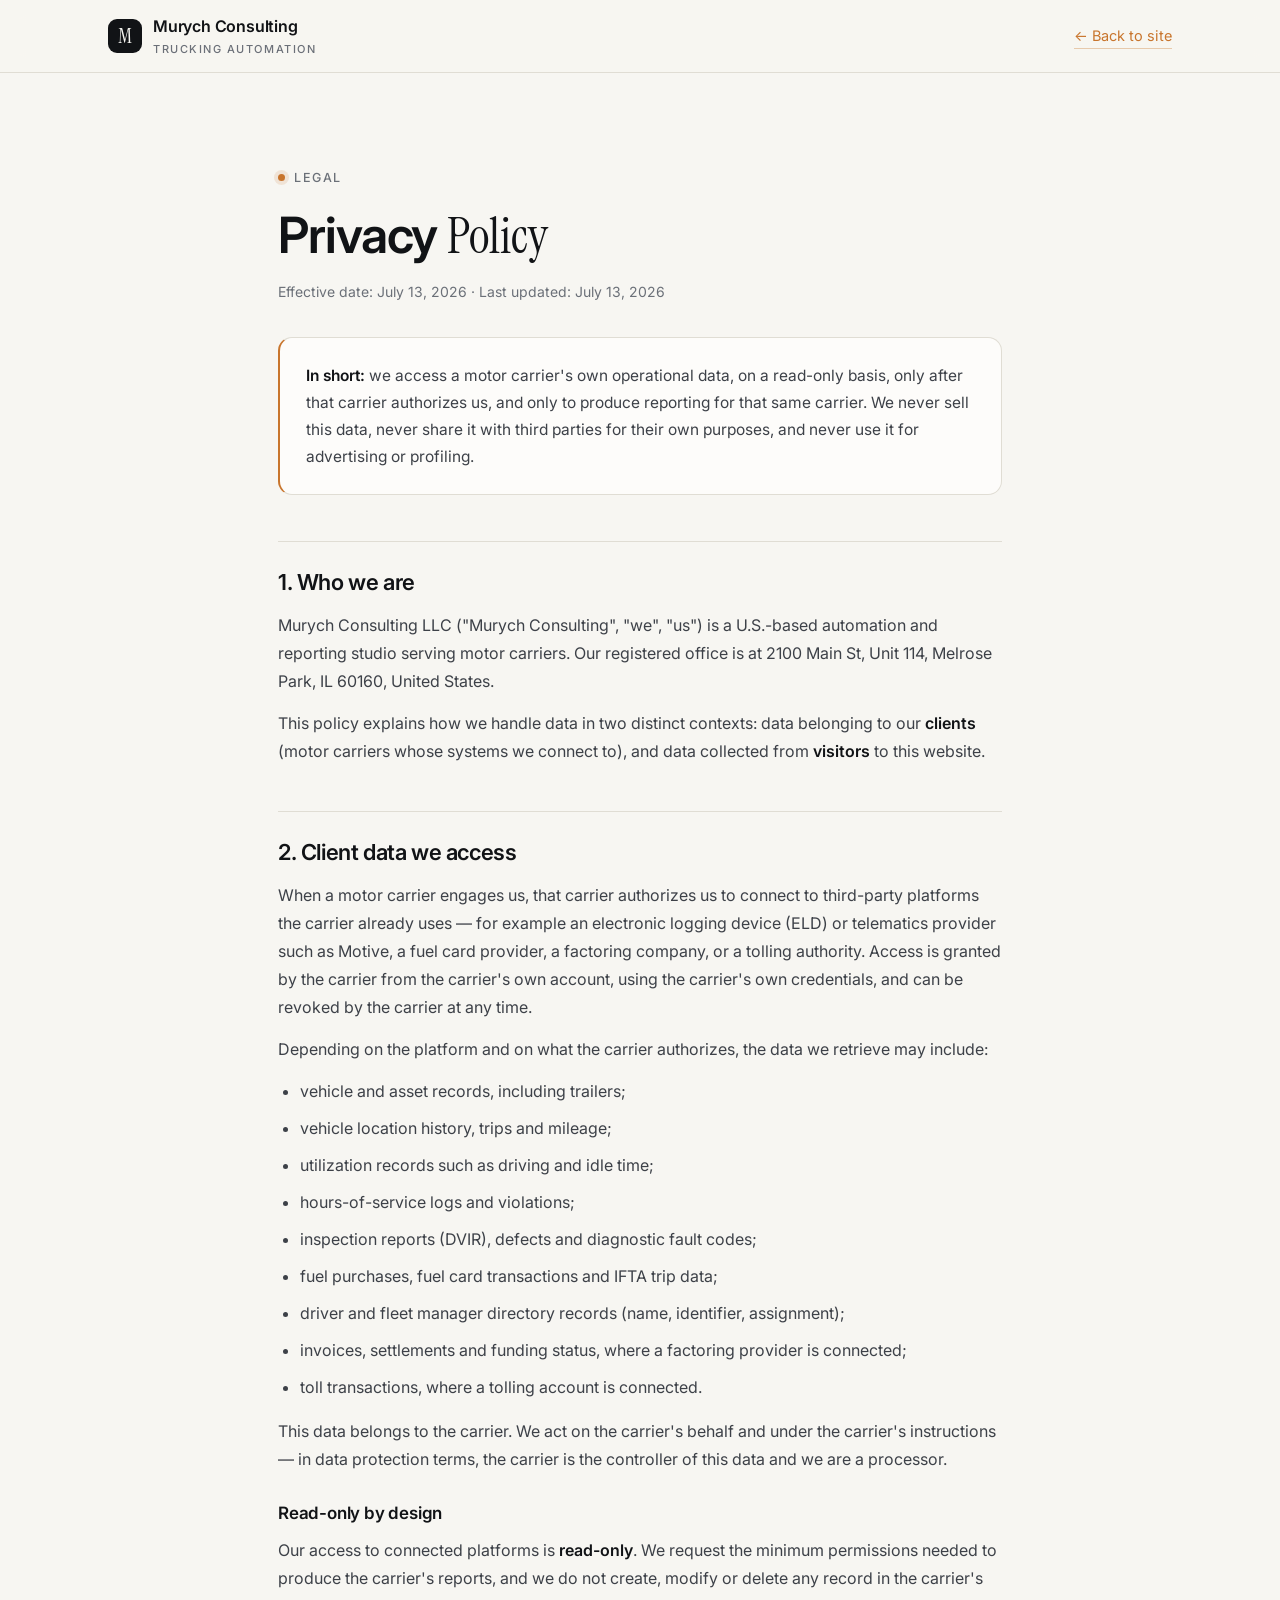
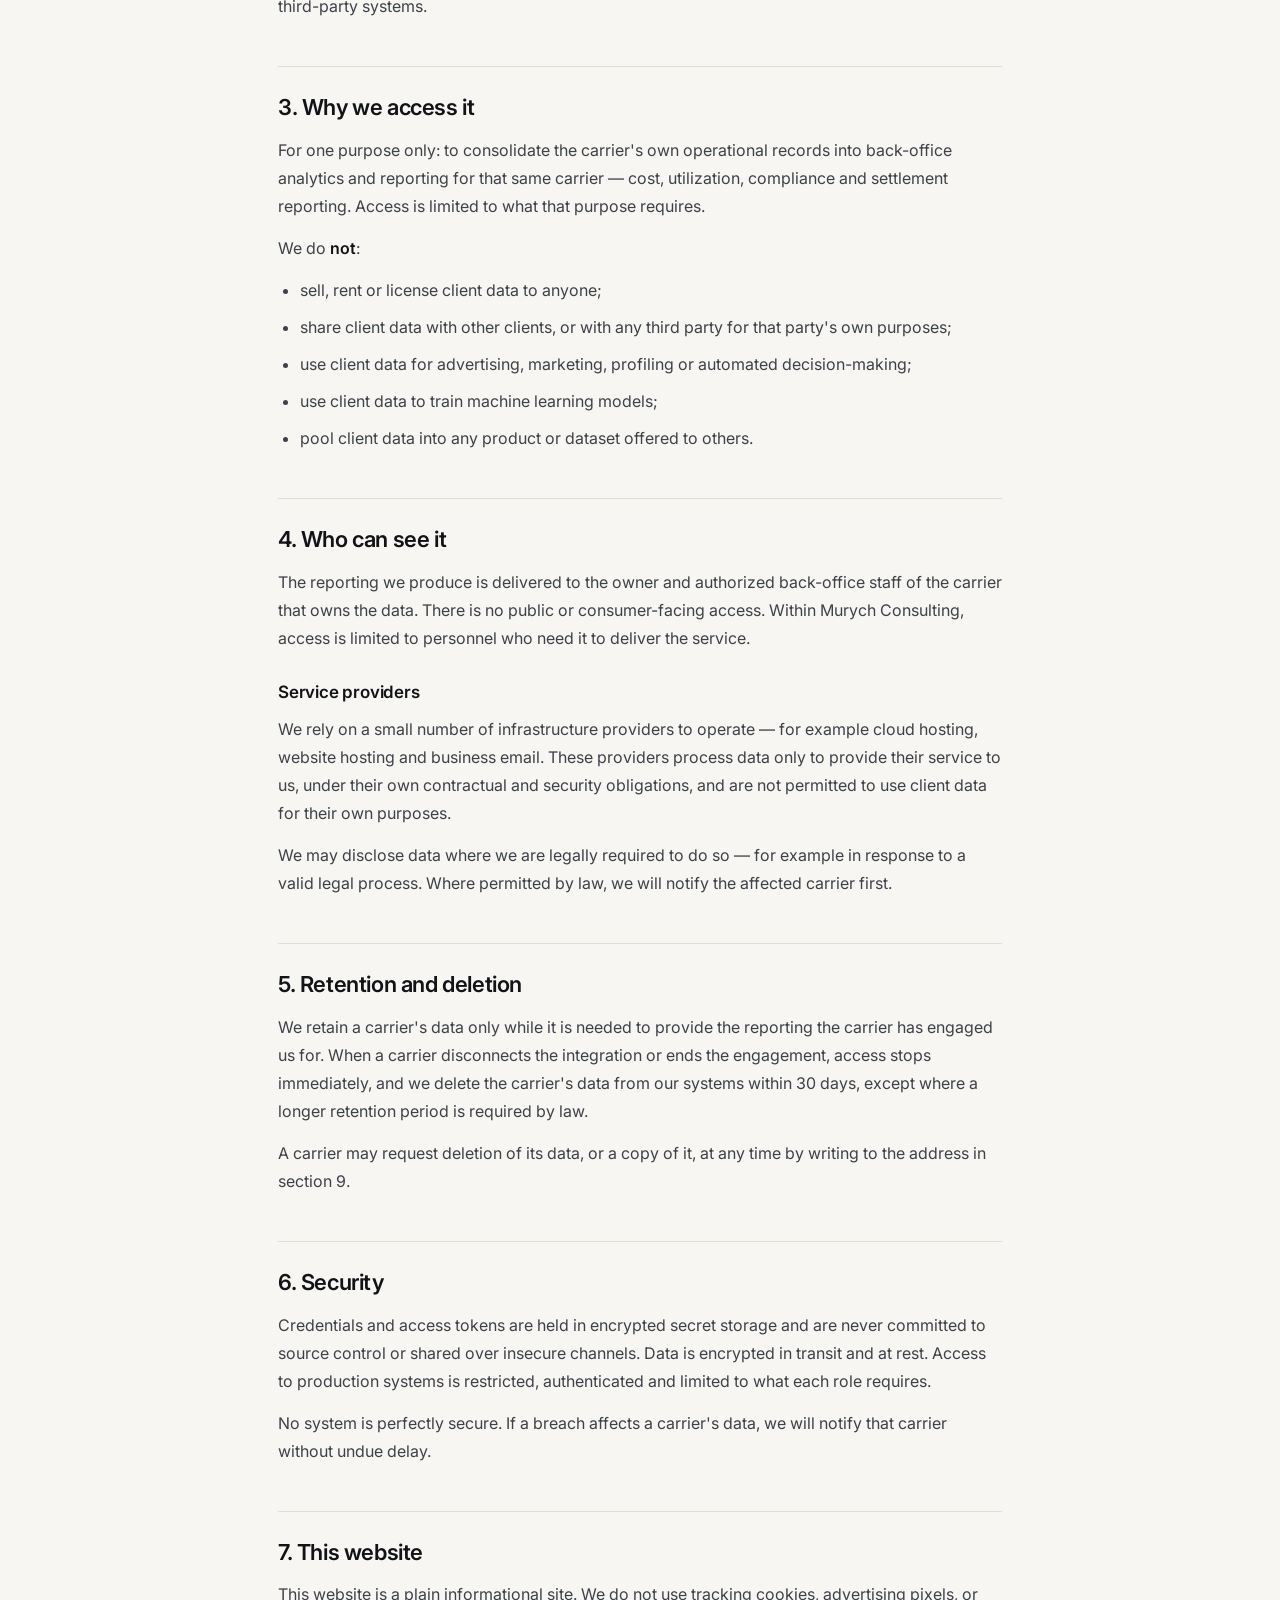
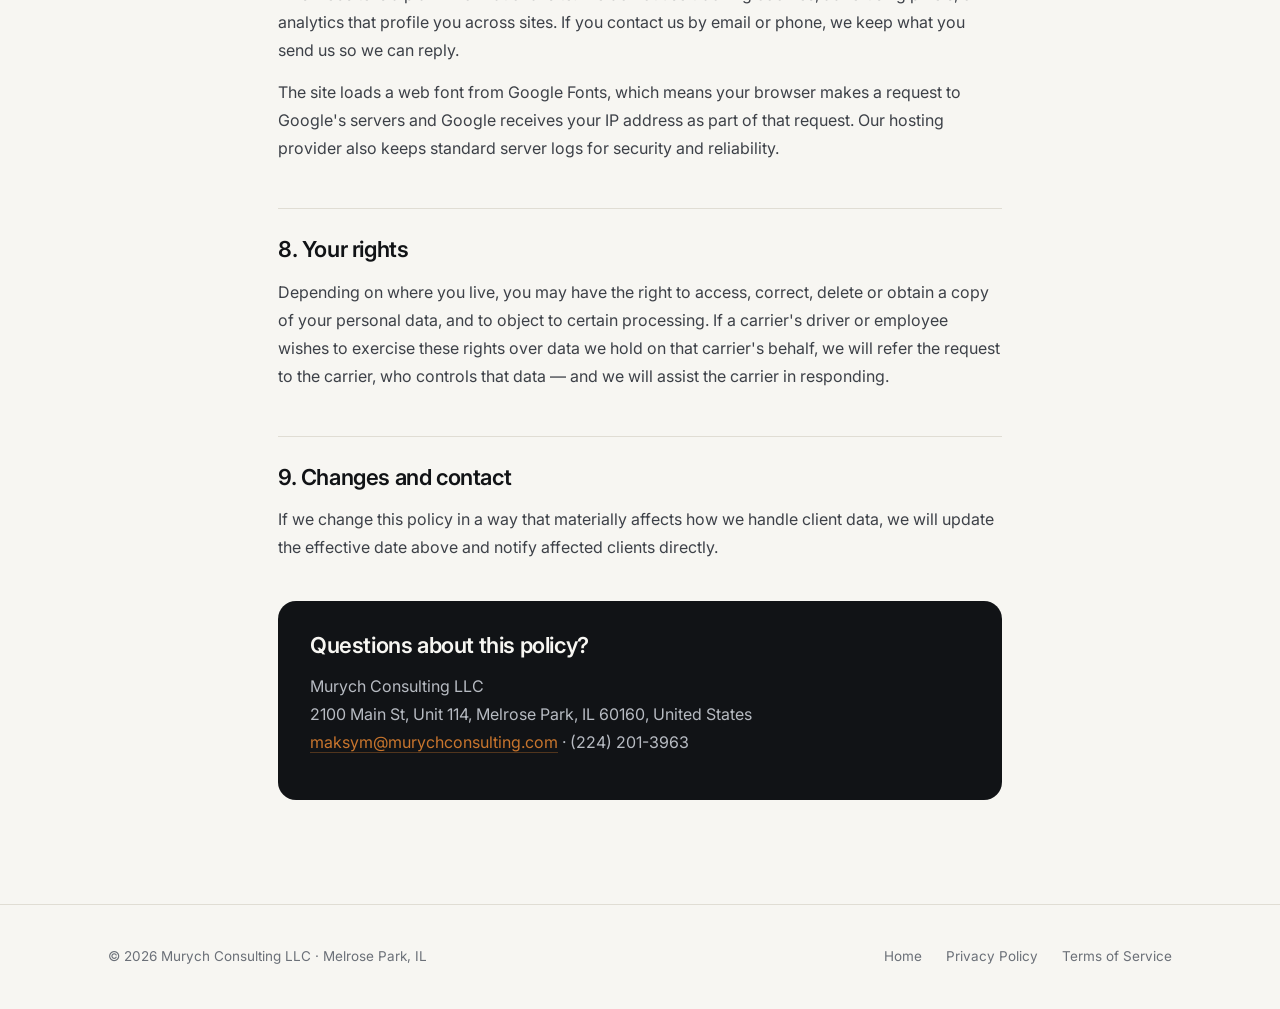
==== privacy.html @ 5ac582a4 "Add Privacy Policy and Terms of Service; switch contact to business email Both pages are required by" ====
<!DOCTYPE html>
<html lang="en">
<head>
<meta charset="UTF-8">
<meta name="viewport" content="width=device-width, initial-scale=1.0">
<title>Privacy Policy — Murych Consulting LLC</title>
<meta name="description" content="How Murych Consulting LLC handles data accessed on behalf of its motor carrier clients: read-only access, no resale, no third-party sharing.">
<meta name="theme-color" content="#111316">
<link rel="icon" href="data:image/svg+xml,%3Csvg xmlns='http://www.w3.org/2000/svg' viewBox='0 0 32 32'%3E%3Crect width='32' height='32' rx='7' fill='%23111316'/%3E%3Ctext x='16' y='22' font-family='Georgia,serif' font-size='18' fill='%23F7F6F2' text-anchor='middle'%3EM%3C/text%3E%3C/svg%3E">
<link rel="preconnect" href="https://fonts.googleapis.com">
<link rel="preconnect" href="https://fonts.gstatic.com" crossorigin>
<link href="https://fonts.googleapis.com/css2?family=Inter:wght@400;500;600&family=Instrument+Serif:ital@0;1&display=swap" rel="stylesheet">
<link rel="stylesheet" href="legal.css">
</head>
<body>

<header>
  <div class="nav">
    <a href="/" class="brand">
      <span class="mark serif">M</span>
      <span>Murych Consulting<small>Trucking Automation</small></span>
    </a>
    <a href="/" class="back">← Back to site</a>
  </div>
</header>

<main class="doc">
  <div class="wrap">
    <span class="eyebrow"><span class="dot"></span> Legal</span>
    <h1>Privacy <em>Policy</em></h1>
    <p class="updated">Effective date: July 13, 2026 · Last updated: July 13, 2026</p>

    <div class="summary">
      <strong>In short:</strong> we access a motor carrier's own operational data, on a read-only
      basis, only after that carrier authorizes us, and only to produce reporting for that same
      carrier. We never sell this data, never share it with third parties for their own purposes,
      and never use it for advertising or profiling.
    </div>

    <h2>1. Who we are</h2>
    <p>
      Murych Consulting LLC ("Murych Consulting", "we", "us") is a U.S.-based automation and
      reporting studio serving motor carriers. Our registered office is at 2100 Main St, Unit 114,
      Melrose Park, IL 60160, United States.
    </p>
    <p>
      This policy explains how we handle data in two distinct contexts: data belonging to our
      <strong>clients</strong> (motor carriers whose systems we connect to), and data collected from
      <strong>visitors</strong> to this website.
    </p>

    <h2>2. Client data we access</h2>
    <p>
      When a motor carrier engages us, that carrier authorizes us to connect to third-party
      platforms the carrier already uses — for example an electronic logging device (ELD) or
      telematics provider such as Motive, a fuel card provider, a factoring company, or a tolling
      authority. Access is granted by the carrier from the carrier's own account, using the
      carrier's own credentials, and can be revoked by the carrier at any time.
    </p>
    <p>Depending on the platform and on what the carrier authorizes, the data we retrieve may include:</p>
    <ul>
      <li>vehicle and asset records, including trailers;</li>
      <li>vehicle location history, trips and mileage;</li>
      <li>utilization records such as driving and idle time;</li>
      <li>hours-of-service logs and violations;</li>
      <li>inspection reports (DVIR), defects and diagnostic fault codes;</li>
      <li>fuel purchases, fuel card transactions and IFTA trip data;</li>
      <li>driver and fleet manager directory records (name, identifier, assignment);</li>
      <li>invoices, settlements and funding status, where a factoring provider is connected;</li>
      <li>toll transactions, where a tolling account is connected.</li>
    </ul>
    <p>
      This data belongs to the carrier. We act on the carrier's behalf and under the carrier's
      instructions — in data protection terms, the carrier is the controller of this data and we
      are a processor.
    </p>

    <h3>Read-only by design</h3>
    <p>
      Our access to connected platforms is <strong>read-only</strong>. We request the minimum
      permissions needed to produce the carrier's reports, and we do not create, modify or delete
      any record in the carrier's third-party systems.
    </p>

    <h2>3. Why we access it</h2>
    <p>
      For one purpose only: to consolidate the carrier's own operational records into back-office
      analytics and reporting for that same carrier — cost, utilization, compliance and settlement
      reporting. Access is limited to what that purpose requires.
    </p>
    <p>We do <strong>not</strong>:</p>
    <ul>
      <li>sell, rent or license client data to anyone;</li>
      <li>share client data with other clients, or with any third party for that party's own purposes;</li>
      <li>use client data for advertising, marketing, profiling or automated decision-making;</li>
      <li>use client data to train machine learning models;</li>
      <li>pool client data into any product or dataset offered to others.</li>
    </ul>

    <h2>4. Who can see it</h2>
    <p>
      The reporting we produce is delivered to the owner and authorized back-office staff of the
      carrier that owns the data. There is no public or consumer-facing access. Within Murych
      Consulting, access is limited to personnel who need it to deliver the service.
    </p>

    <h3>Service providers</h3>
    <p>
      We rely on a small number of infrastructure providers to operate — for example cloud hosting,
      website hosting and business email. These providers process data only to provide their service
      to us, under their own contractual and security obligations, and are not permitted to use
      client data for their own purposes.
    </p>
    <p>
      We may disclose data where we are legally required to do so — for example in response to a
      valid legal process. Where permitted by law, we will notify the affected carrier first.
    </p>

    <h2>5. Retention and deletion</h2>
    <p>
      We retain a carrier's data only while it is needed to provide the reporting the carrier has
      engaged us for. When a carrier disconnects the integration or ends the engagement, access
      stops immediately, and we delete the carrier's data from our systems within 30 days, except
      where a longer retention period is required by law.
    </p>
    <p>
      A carrier may request deletion of its data, or a copy of it, at any time by writing to the
      address in section 9.
    </p>

    <h2>6. Security</h2>
    <p>
      Credentials and access tokens are held in encrypted secret storage and are never committed to
      source control or shared over insecure channels. Data is encrypted in transit and at rest.
      Access to production systems is restricted, authenticated and limited to what each role
      requires.
    </p>
    <p>
      No system is perfectly secure. If a breach affects a carrier's data, we will notify that
      carrier without undue delay.
    </p>

    <h2>7. This website</h2>
    <p>
      This website is a plain informational site. We do not use tracking cookies, advertising
      pixels, or analytics that profile you across sites. If you contact us by email or phone, we
      keep what you send us so we can reply.
    </p>
    <p>
      The site loads a web font from Google Fonts, which means your browser makes a request to
      Google's servers and Google receives your IP address as part of that request. Our hosting
      provider also keeps standard server logs for security and reliability.
    </p>

    <h2>8. Your rights</h2>
    <p>
      Depending on where you live, you may have the right to access, correct, delete or obtain a
      copy of your personal data, and to object to certain processing. If a carrier's driver or
      employee wishes to exercise these rights over data we hold on that carrier's behalf, we will
      refer the request to the carrier, who controls that data — and we will assist the carrier in
      responding.
    </p>

    <h2>9. Changes and contact</h2>
    <p>
      If we change this policy in a way that materially affects how we handle client data, we will
      update the effective date above and notify affected clients directly.
    </p>

    <div class="contact-block">
      <h2>Questions about this policy?</h2>
      <p>
        Murych Consulting LLC<br>
        2100 Main St, Unit 114, Melrose Park, IL 60160, United States<br>
        <a href="mailto:maksym@murychconsulting.com">maksym@murychconsulting.com</a> · (224) 201-3963
      </p>
    </div>
  </div>
</main>

<footer>
  <div class="foot">
    <p>© 2026 Murych Consulting LLC · Melrose Park, IL</p>
    <div class="links">
      <a href="/">Home</a>
      <a href="/privacy.html">Privacy Policy</a>
      <a href="/terms.html">Terms of Service</a>
    </div>
  </div>
</footer>

</body>
</html>
---- legal.css ----
/* Shared styles for legal pages (privacy.html, terms.html) */
:root{
  --ink:#111316;
  --ink-soft:#3d4148;
  --muted:#6b7078;
  --bg:#F7F6F2;
  --bg-2:#efede7;
  --line:#e0ddd4;
  --accent:#C8752D;
  --card:#fdfcfa;
  --maxw:780px;
}
*{box-sizing:border-box;margin:0;padding:0}
body{
  font-family:'Inter',-apple-system,BlinkMacSystemFont,'Segoe UI',sans-serif;
  color:var(--ink);
  background:var(--bg);
  line-height:1.75;
  -webkit-font-smoothing:antialiased;
  text-rendering:optimizeLegibility;
}
.wrap{max-width:var(--maxw);margin:0 auto;padding:0 28px}
.serif{font-family:'Instrument Serif',Georgia,serif;font-weight:400;letter-spacing:.2px}
a{color:inherit}
a:not(.brand):not(.mark){color:var(--accent);text-decoration:none;border-bottom:1px solid rgba(200,117,45,.35)}
a:not(.brand):not(.mark):hover{border-bottom-color:var(--accent)}

header{
  position:sticky;top:0;z-index:50;
  background:rgba(247,246,242,.86);
  backdrop-filter:saturate(180%) blur(12px);
  border-bottom:1px solid var(--line);
}
.nav{max-width:1120px;margin:0 auto;padding:0 28px;display:flex;align-items:center;justify-content:space-between;height:72px}
.brand{display:flex;align-items:center;gap:11px;font-weight:600;letter-spacing:-.2px;text-decoration:none;border:none}
.mark{
  width:34px;height:34px;border-radius:9px;background:var(--ink);
  color:var(--bg);display:grid;place-items:center;
  font-family:'Instrument Serif',Georgia,serif;font-size:21px;line-height:1;
}
.brand small{display:block;font-size:11px;font-weight:500;color:var(--muted);letter-spacing:.14em;text-transform:uppercase}
.back{font-size:14.5px;color:var(--ink-soft);text-decoration:none;border:none}
.back:hover{color:var(--ink)}

.doc{padding:clamp(52px,8vw,88px) 0 clamp(64px,9vw,104px)}
.eyebrow{
  display:inline-flex;align-items:center;gap:9px;
  font-size:12.5px;font-weight:500;letter-spacing:.12em;text-transform:uppercase;
  color:var(--muted);margin-bottom:20px;
}
.eyebrow .dot{width:7px;height:7px;border-radius:50%;background:var(--accent);box-shadow:0 0 0 4px rgba(200,117,45,.14)}
h1{font-size:clamp(32px,5.2vw,50px);line-height:1.1;letter-spacing:-1.1px;font-weight:600}
h1 em{font-style:normal;font-family:'Instrument Serif',Georgia,serif;font-weight:400;letter-spacing:0}
.updated{margin-top:16px;font-size:14px;color:var(--muted)}
.summary{
  margin-top:32px;background:var(--card);border:1px solid var(--line);
  border-left:2px solid var(--accent);border-radius:14px;padding:24px 26px;
  font-size:15.5px;color:var(--ink-soft);
}
h2{
  font-size:22px;font-weight:600;letter-spacing:-.4px;line-height:1.3;
  margin:46px 0 14px;padding-top:26px;border-top:1px solid var(--line);
}
h3{font-size:17px;font-weight:600;margin:26px 0 8px;letter-spacing:-.2px}
p{margin-bottom:14px;color:var(--ink-soft);font-size:16px}
ul{margin:0 0 16px 0;padding-left:22px}
li{margin-bottom:9px;color:var(--ink-soft);font-size:16px}
strong{color:var(--ink);font-weight:600}
.contact-block{
  margin-top:40px;background:var(--ink);color:var(--bg);border-radius:18px;padding:30px 32px;
}
.contact-block h2{color:var(--bg);border-top:none;padding-top:0;margin-top:0;margin-bottom:12px}
.contact-block p{color:#b7bbc2}
.contact-block a{color:#fff;border-bottom-color:rgba(255,255,255,.4)}

footer{padding:40px 0;border-top:1px solid var(--line)}
.foot{max-width:1120px;margin:0 auto;padding:0 28px;display:flex;align-items:center;justify-content:space-between;gap:20px;flex-wrap:wrap}
.foot p{font-size:13.5px;color:var(--muted);margin:0}
.foot .links{display:flex;gap:24px;font-size:13.5px}
.foot .links a{color:var(--muted);text-decoration:none;border:none}
.foot .links a:hover{color:var(--ink)}

@media(max-width:640px){
  .doc{padding-top:40px}
  .foot{flex-direction:column;align-items:flex-start;gap:14px}
}
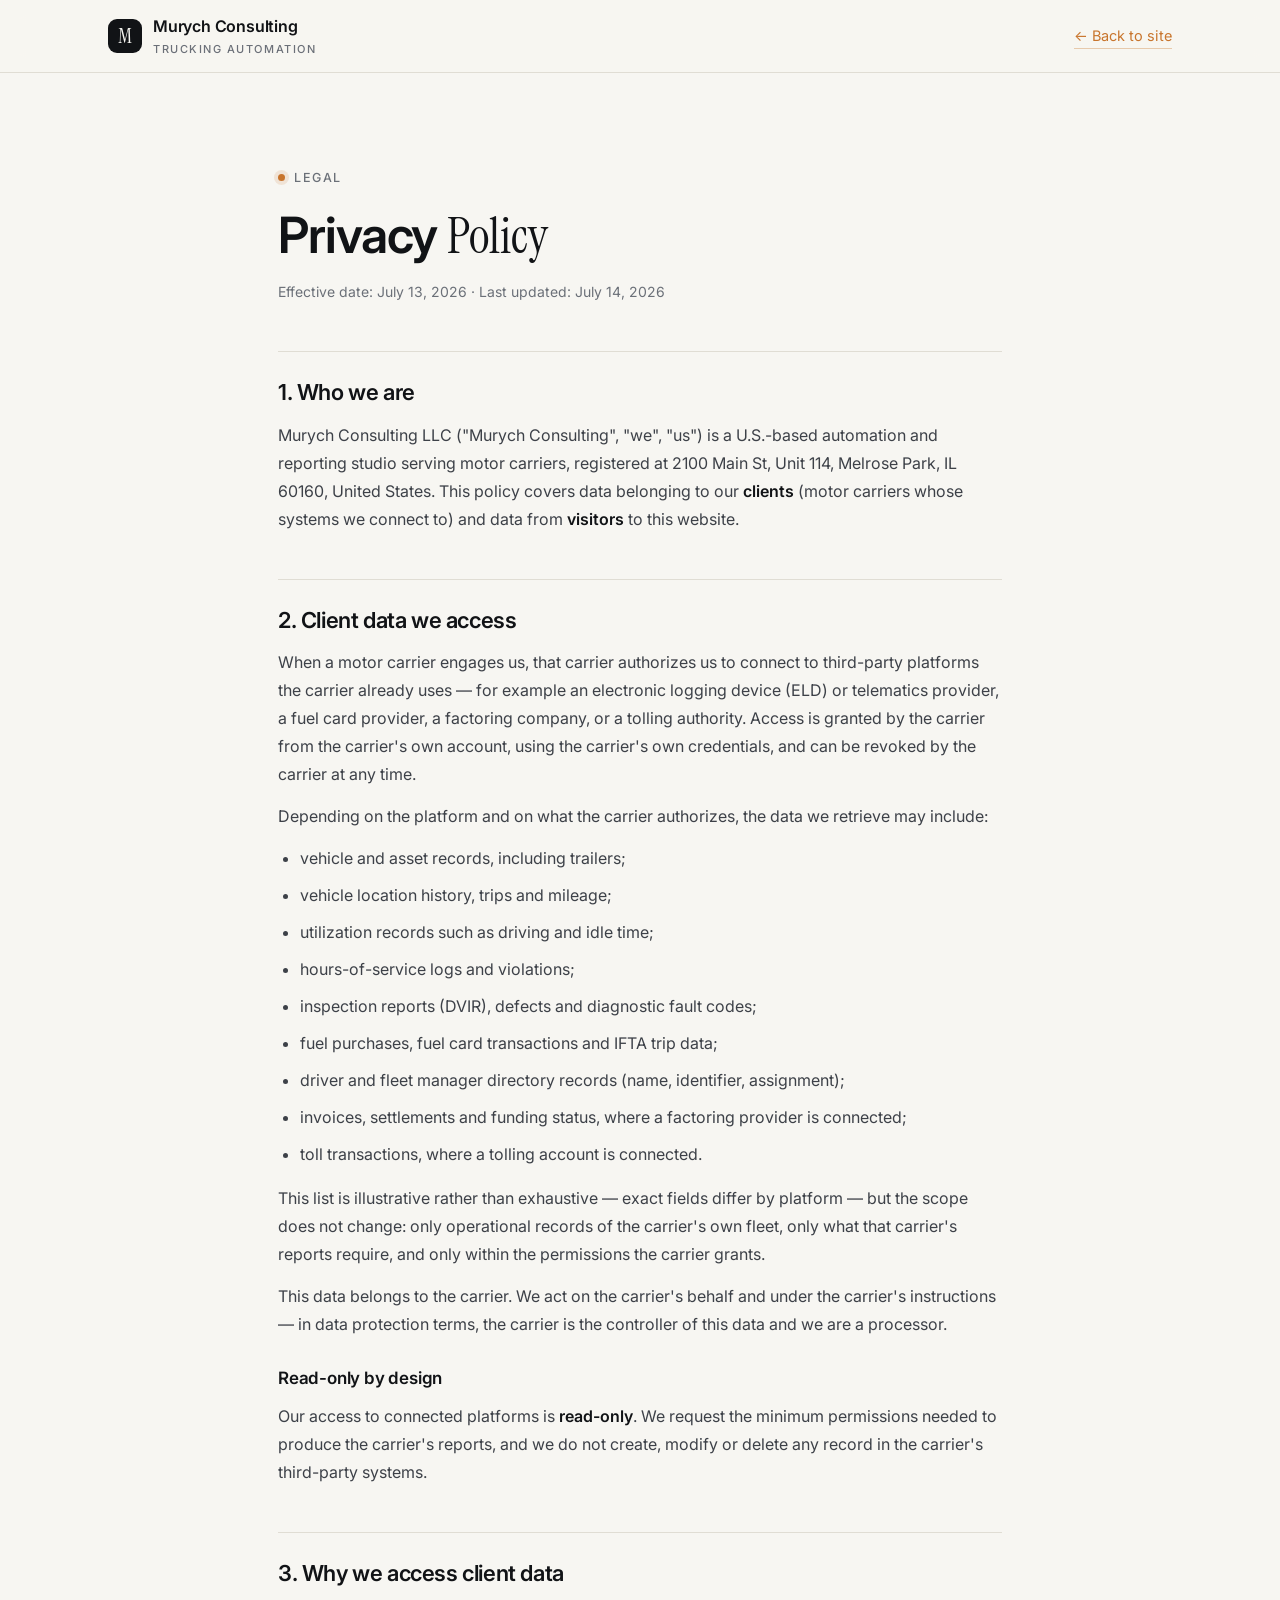
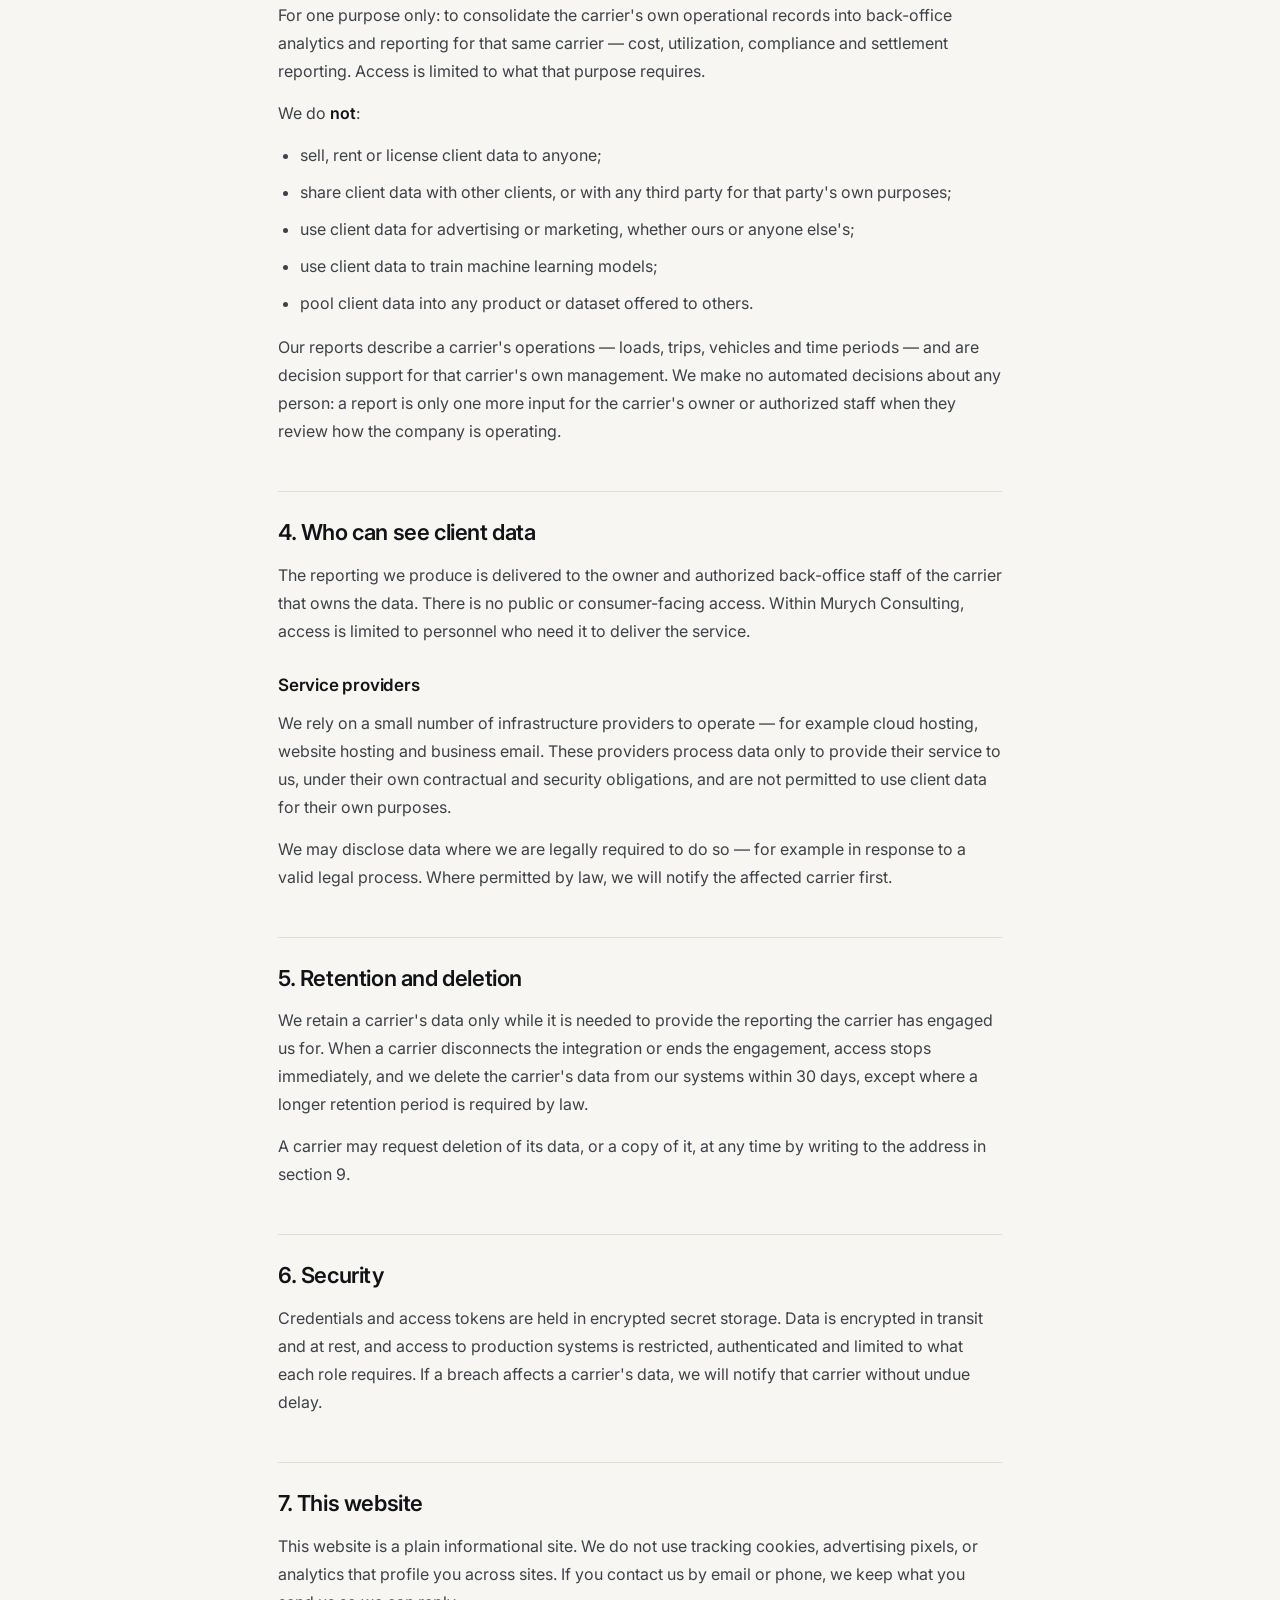
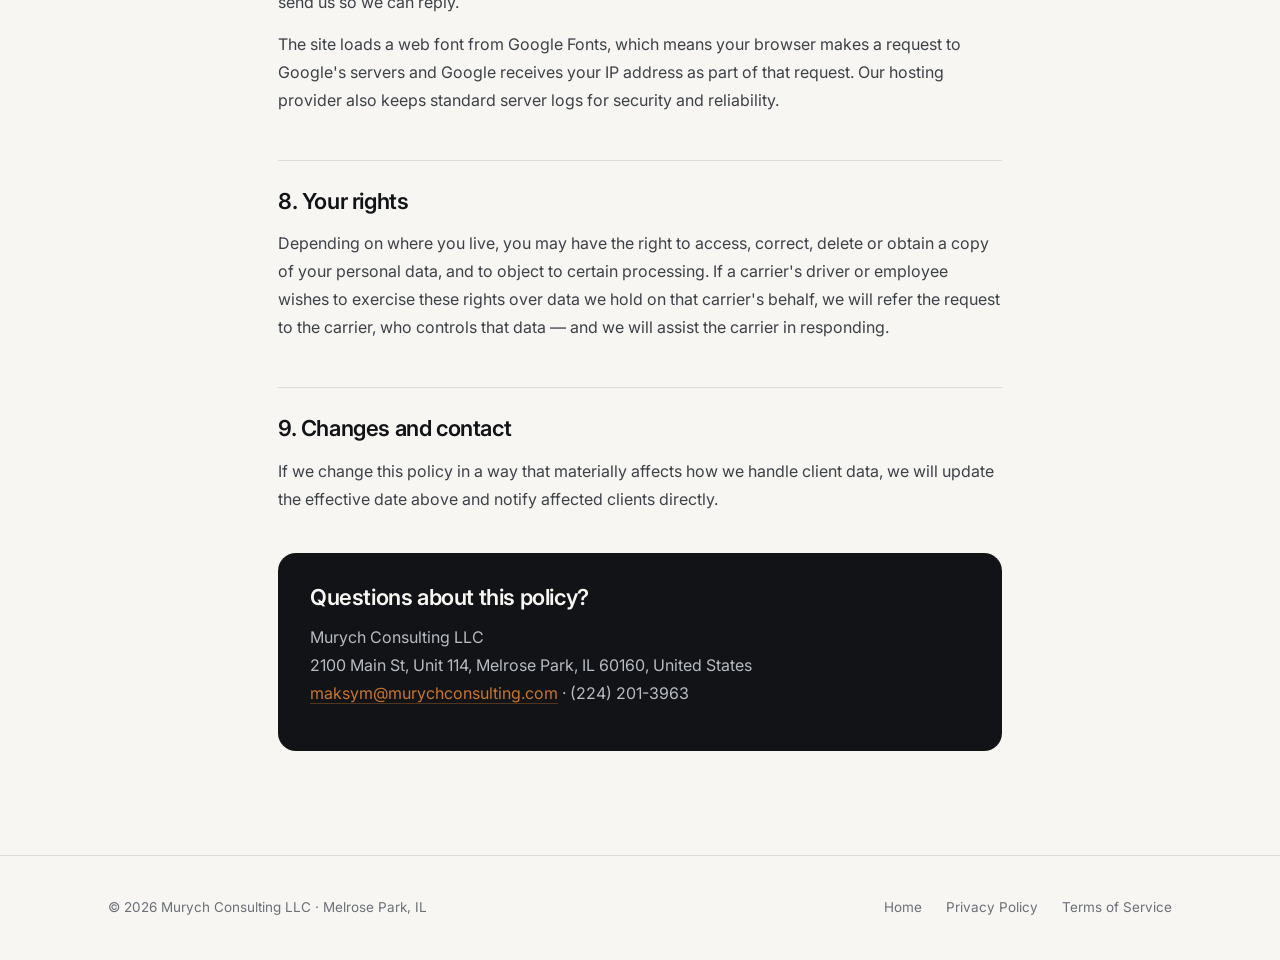
==== commit ceb28cf4: "Drop "no ranking" promise from privacy; broaden hero copy Privacy: remove the "no score, rating or r" ====
--- a/privacy.html
+++ b/privacy.html
@@ -28,32 +28,22 @@
   <div class="wrap">
     <span class="eyebrow"><span class="dot"></span> Legal</span>
     <h1>Privacy <em>Policy</em></h1>
-    <p class="updated">Effective date: July 13, 2026 · Last updated: July 13, 2026</p>
-
-    <div class="summary">
-      <strong>In short:</strong> we access a motor carrier's own operational data, on a read-only
-      basis, only after that carrier authorizes us, and only to produce reporting for that same
-      carrier. We never sell this data, never share it with third parties for their own purposes,
-      and never use it for advertising or profiling.
-    </div>
+    <p class="updated">Effective date: July 13, 2026 · Last updated: July 14, 2026</p>
 
     <h2>1. Who we are</h2>
     <p>
       Murych Consulting LLC ("Murych Consulting", "we", "us") is a U.S.-based automation and
-      reporting studio serving motor carriers. Our registered office is at 2100 Main St, Unit 114,
-      Melrose Park, IL 60160, United States.
-    </p>
-    <p>
-      This policy explains how we handle data in two distinct contexts: data belonging to our
-      <strong>clients</strong> (motor carriers whose systems we connect to), and data collected from
-      <strong>visitors</strong> to this website.
+      reporting studio serving motor carriers, registered at 2100 Main St, Unit 114, Melrose Park,
+      IL 60160, United States. This policy covers data belonging to our <strong>clients</strong>
+      (motor carriers whose systems we connect to) and data from <strong>visitors</strong> to this
+      website.
     </p>
 
     <h2>2. Client data we access</h2>
     <p>
       When a motor carrier engages us, that carrier authorizes us to connect to third-party
       platforms the carrier already uses — for example an electronic logging device (ELD) or
-      telematics provider such as Motive, a fuel card provider, a factoring company, or a tolling
+      telematics provider, a fuel card provider, a factoring company, or a tolling
       authority. Access is granted by the carrier from the carrier's own account, using the
       carrier's own credentials, and can be revoked by the carrier at any time.
     </p>
@@ -70,6 +60,11 @@
       <li>toll transactions, where a tolling account is connected.</li>
     </ul>
     <p>
+      This list is illustrative rather than exhaustive — exact fields differ by platform — but the
+      scope does not change: only operational records of the carrier's own fleet, only what that
+      carrier's reports require, and only within the permissions the carrier grants.
+    </p>
+    <p>
       This data belongs to the carrier. We act on the carrier's behalf and under the carrier's
       instructions — in data protection terms, the carrier is the controller of this data and we
       are a processor.
@@ -82,7 +77,7 @@
       any record in the carrier's third-party systems.
     </p>
 
-    <h2>3. Why we access it</h2>
+    <h2>3. Why we access client data</h2>
     <p>
       For one purpose only: to consolidate the carrier's own operational records into back-office
       analytics and reporting for that same carrier — cost, utilization, compliance and settlement
@@ -92,12 +87,18 @@
     <ul>
       <li>sell, rent or license client data to anyone;</li>
       <li>share client data with other clients, or with any third party for that party's own purposes;</li>
-      <li>use client data for advertising, marketing, profiling or automated decision-making;</li>
+      <li>use client data for advertising or marketing, whether ours or anyone else's;</li>
       <li>use client data to train machine learning models;</li>
       <li>pool client data into any product or dataset offered to others.</li>
     </ul>
+    <p>
+      Our reports describe a carrier's operations — loads, trips, vehicles and time periods — and are
+      decision support for that carrier's own management. We make no automated decisions about any
+      person: a report is only one more input for the carrier's owner or authorized staff when they
+      review how the company is operating.
+    </p>
 
-    <h2>4. Who can see it</h2>
+    <h2>4. Who can see client data</h2>
     <p>
       The reporting we produce is delivered to the owner and authorized back-office staff of the
       carrier that owns the data. There is no public or consumer-facing access. Within Murych
@@ -130,14 +131,10 @@
 
     <h2>6. Security</h2>
     <p>
-      Credentials and access tokens are held in encrypted secret storage and are never committed to
-      source control or shared over insecure channels. Data is encrypted in transit and at rest.
-      Access to production systems is restricted, authenticated and limited to what each role
-      requires.
-    </p>
-    <p>
-      No system is perfectly secure. If a breach affects a carrier's data, we will notify that
-      carrier without undue delay.
+      Credentials and access tokens are held in encrypted secret storage. Data is encrypted in
+      transit and at rest, and access to production systems is restricted, authenticated and limited
+      to what each role requires. If a breach affects a carrier's data, we will notify that carrier
+      without undue delay.
     </p>
 
     <h2>7. This website</h2>
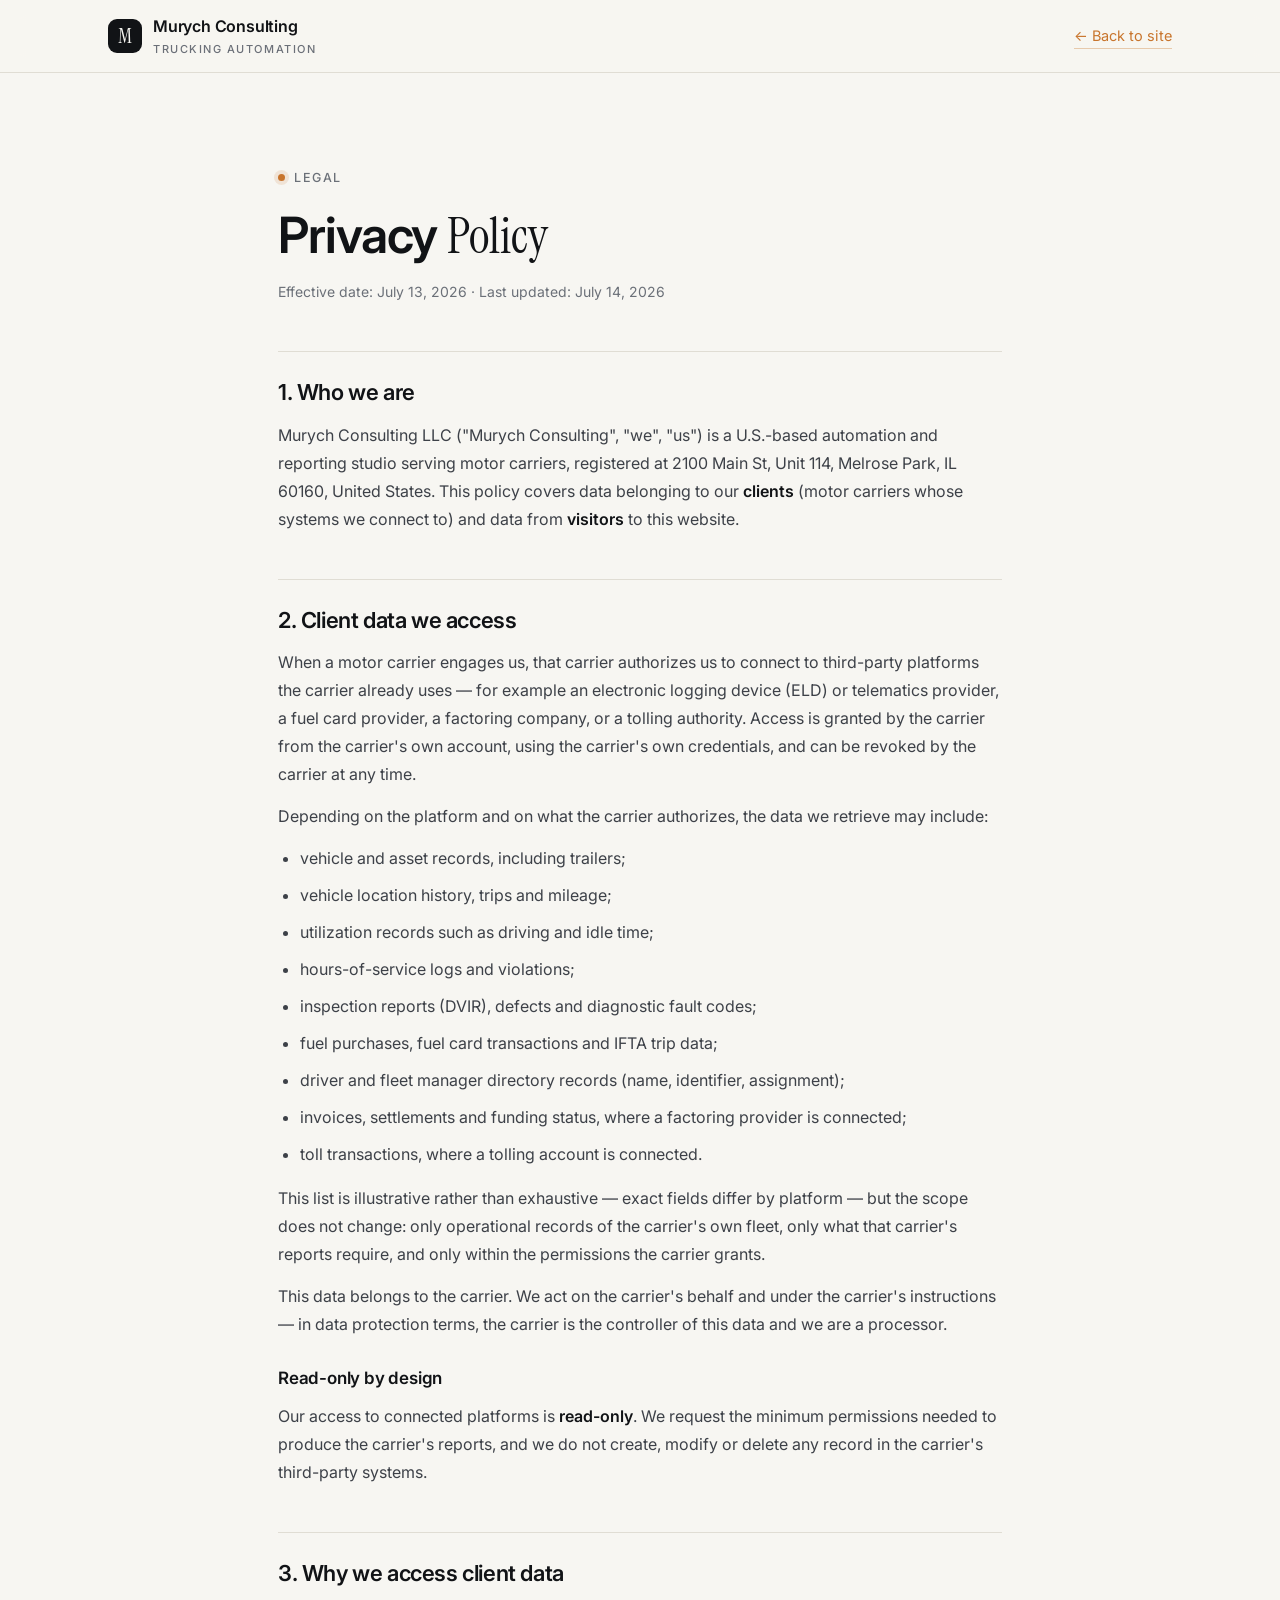
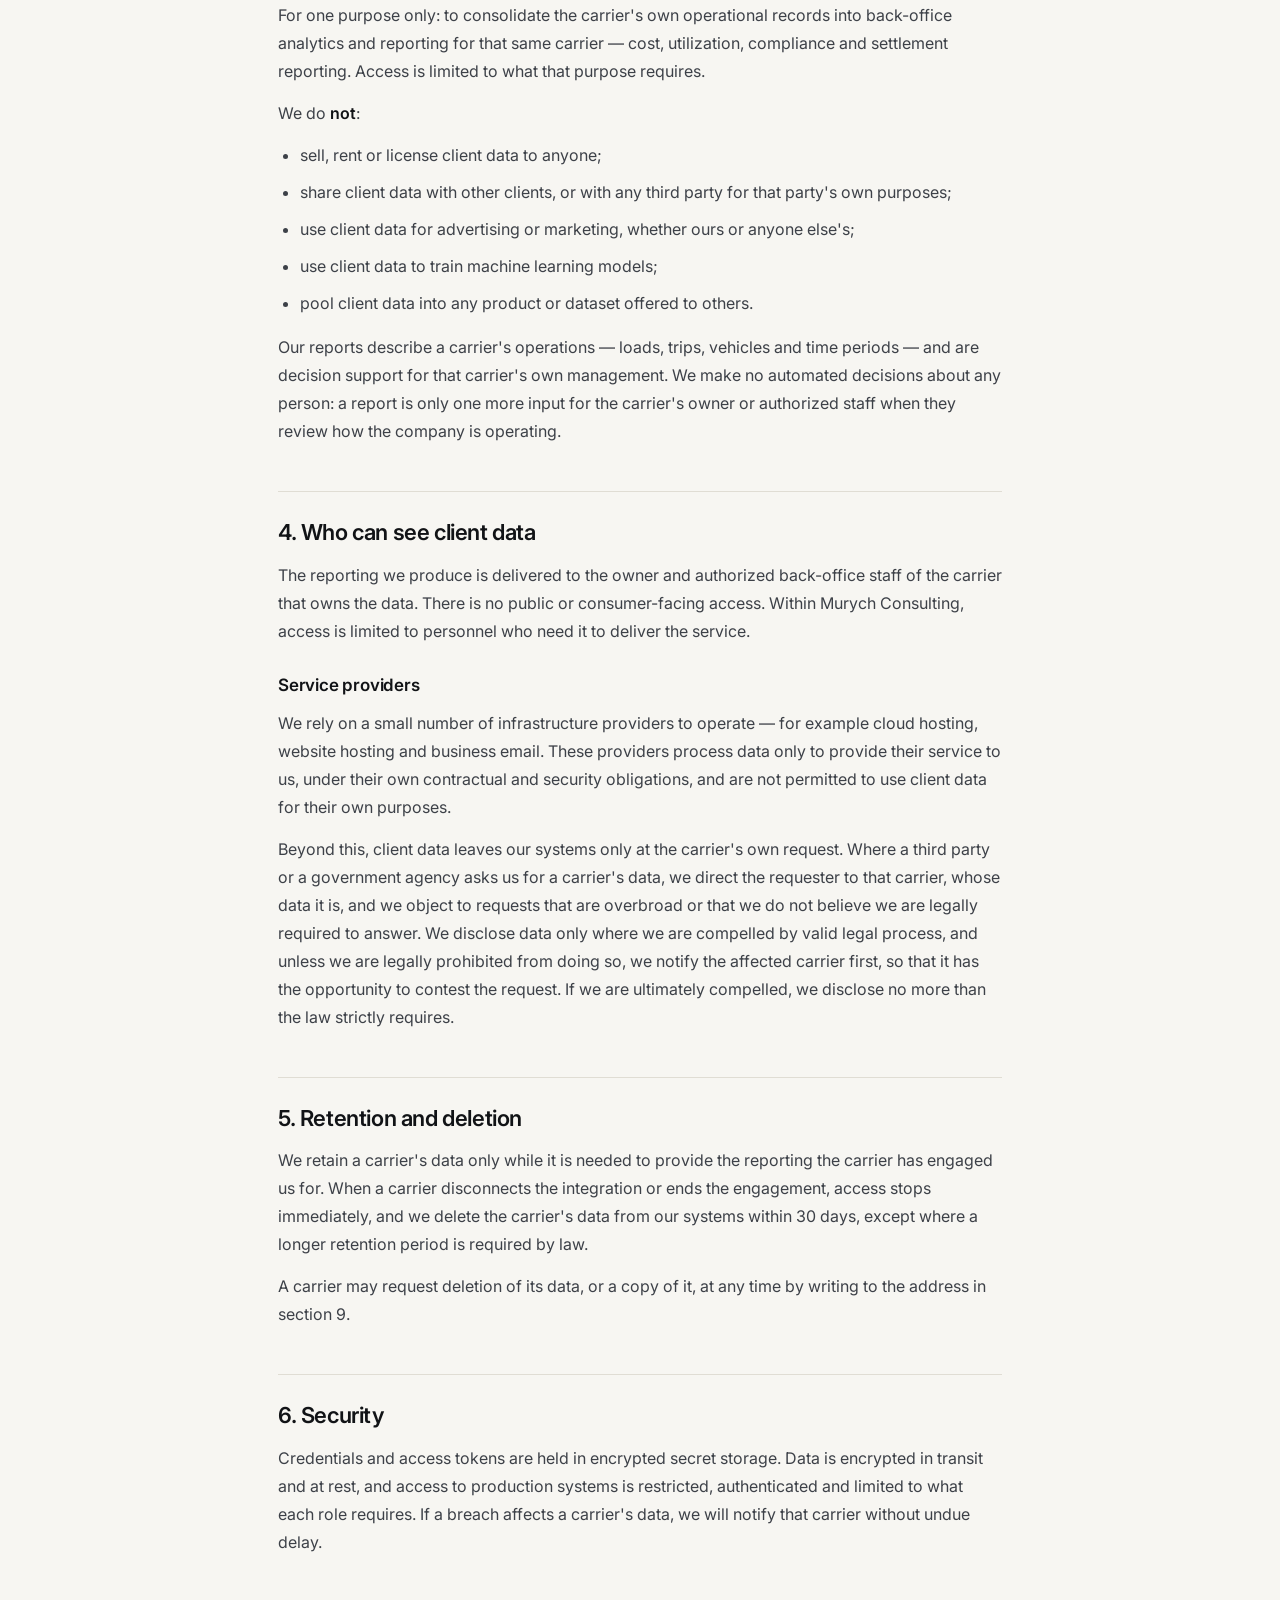
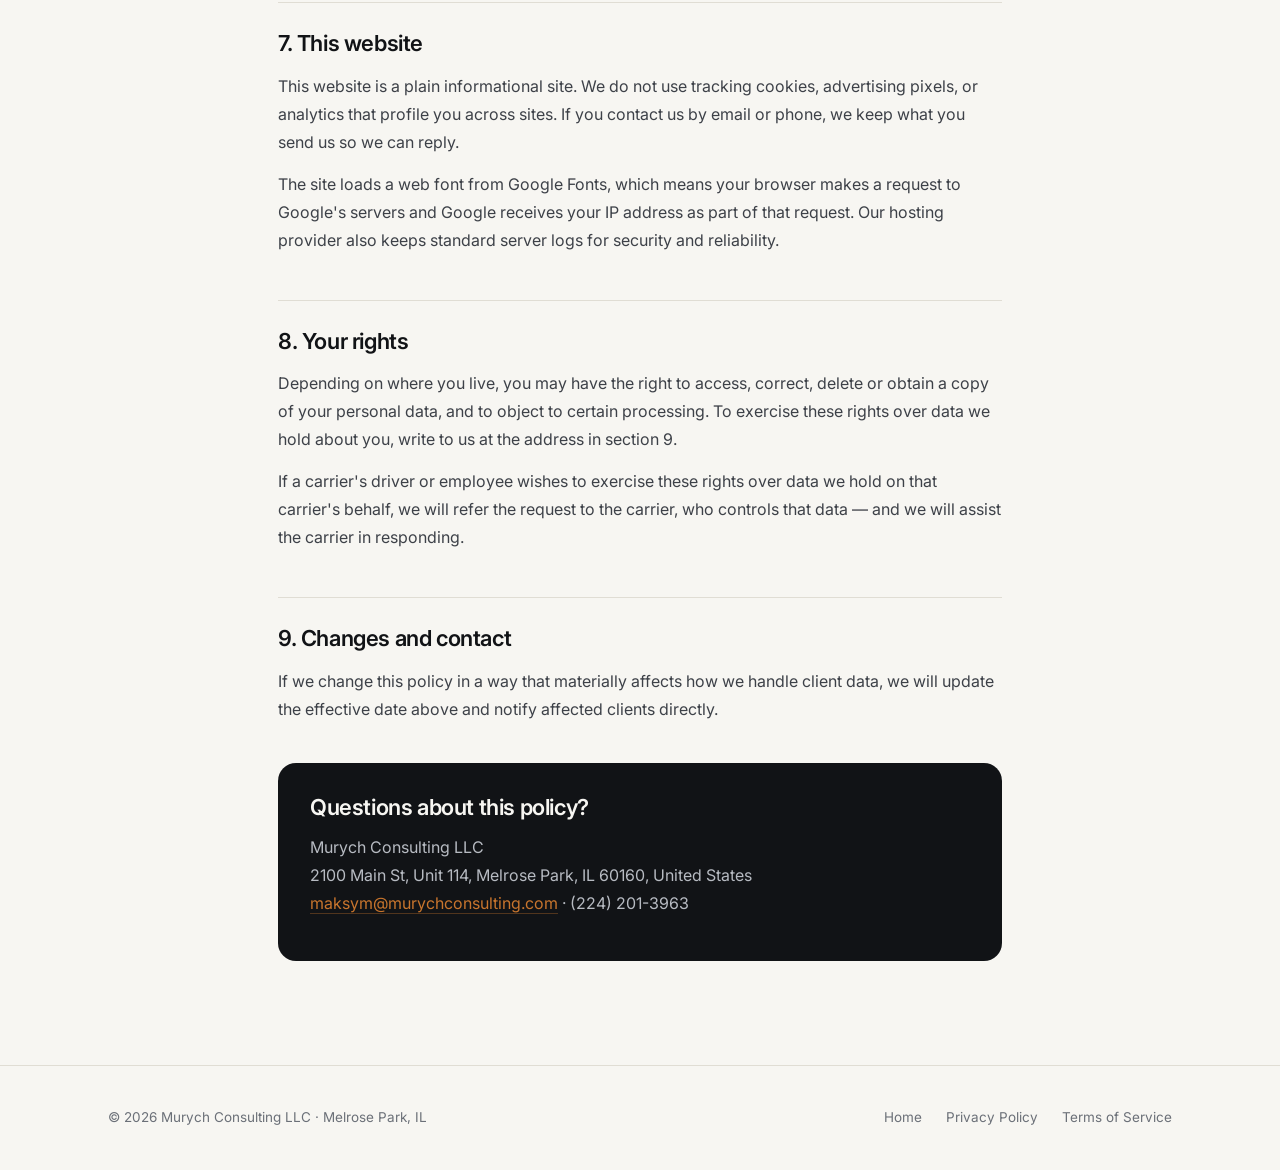
==== commit 02ae8ab5: "Privacy §8: add request channel, split visitor vs driver rights Section 8 listed data-subject rights" ====
--- a/privacy.html
+++ b/privacy.html
@@ -113,8 +113,13 @@
       client data for their own purposes.
     </p>
     <p>
-      We may disclose data where we are legally required to do so — for example in response to a
-      valid legal process. Where permitted by law, we will notify the affected carrier first.
+      Beyond this, client data leaves our systems only at the carrier's own request. Where a third
+      party or a government agency asks us for a carrier's data, we direct the requester to that
+      carrier, whose data it is, and we object to requests that are overbroad or that we do not
+      believe we are legally required to answer. We disclose data only where we are compelled by
+      valid legal process, and unless we are legally prohibited from doing so, we notify the affected
+      carrier first, so that it has the opportunity to contest the request. If we are ultimately
+      compelled, we disclose no more than the law strictly requires.
     </p>
 
     <h2>5. Retention and deletion</h2>
@@ -152,10 +157,13 @@
     <h2>8. Your rights</h2>
     <p>
       Depending on where you live, you may have the right to access, correct, delete or obtain a
-      copy of your personal data, and to object to certain processing. If a carrier's driver or
-      employee wishes to exercise these rights over data we hold on that carrier's behalf, we will
-      refer the request to the carrier, who controls that data — and we will assist the carrier in
-      responding.
+      copy of your personal data, and to object to certain processing. To exercise these rights over
+      data we hold about you, write to us at the address in section 9.
+    </p>
+    <p>
+      If a carrier's driver or employee wishes to exercise these rights over data we hold on that
+      carrier's behalf, we will refer the request to the carrier, who controls that data — and we
+      will assist the carrier in responding.
     </p>
 
     <h2>9. Changes and contact</h2>
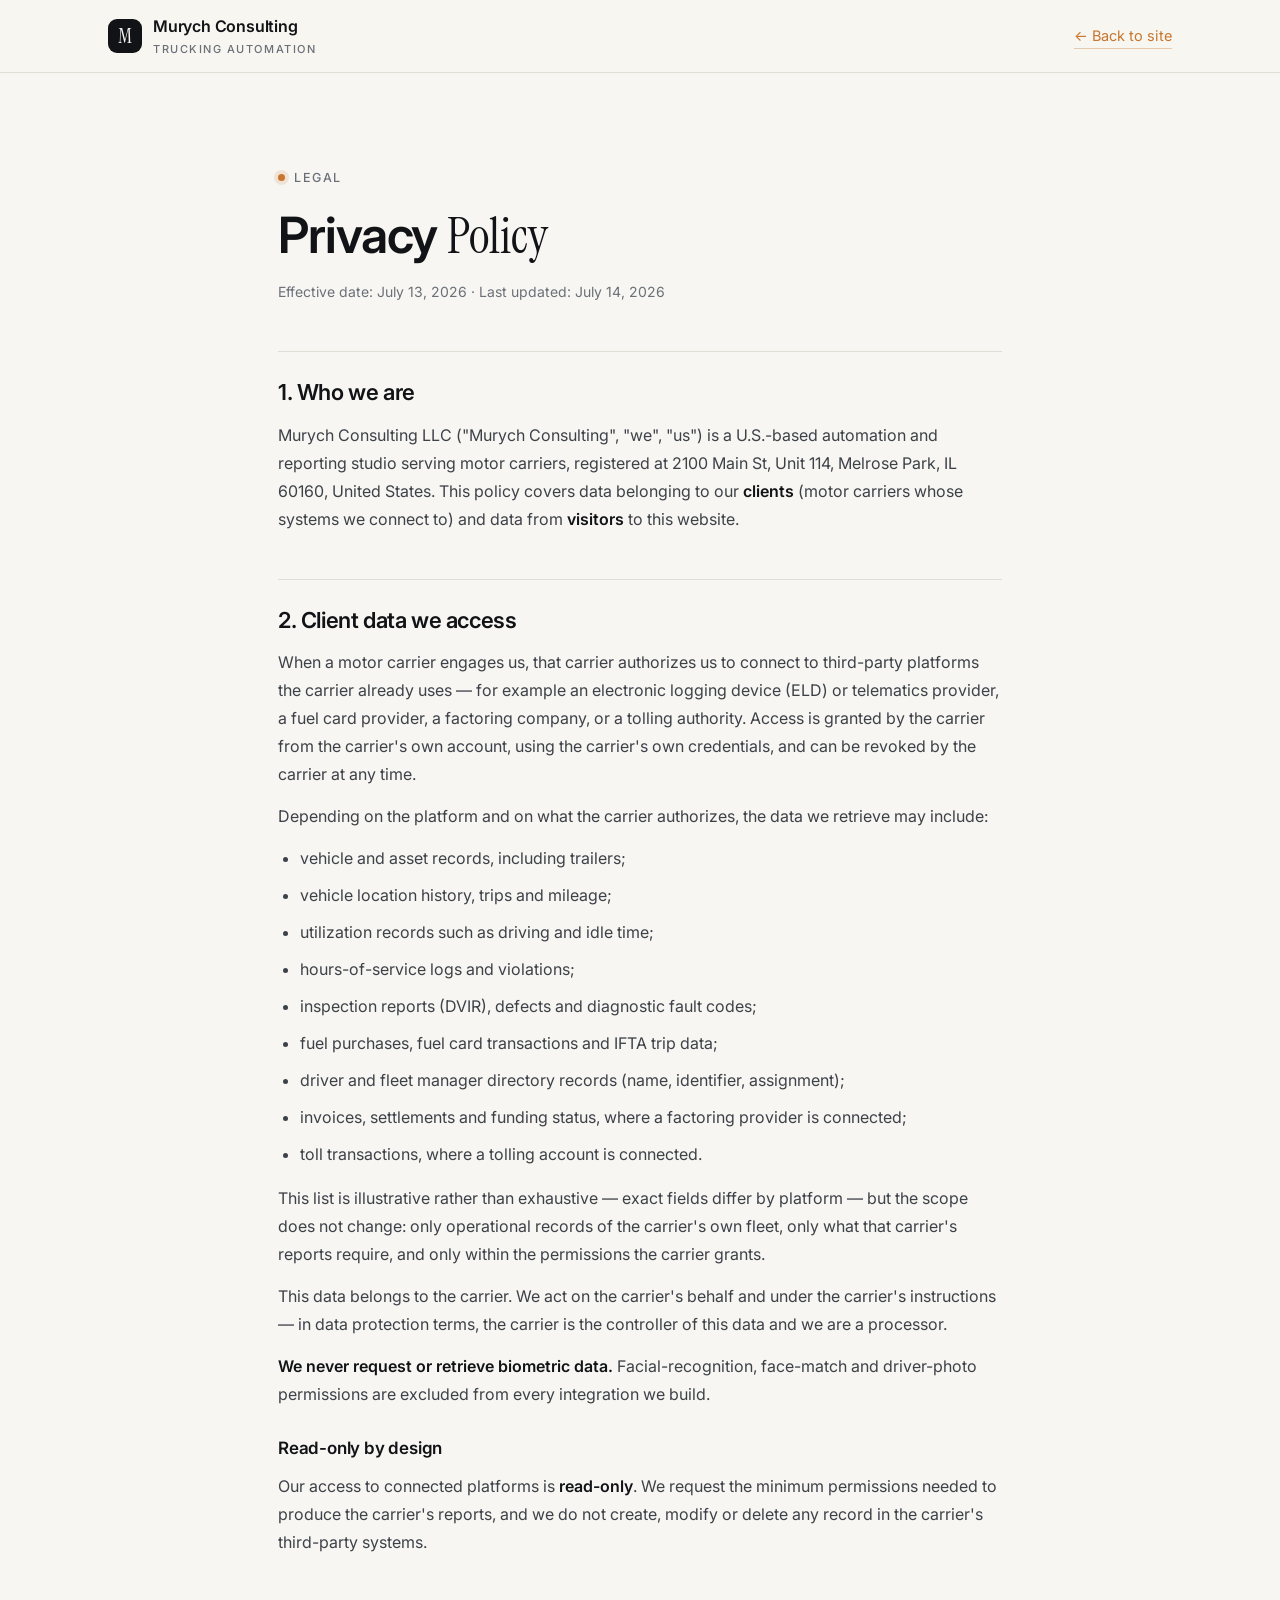
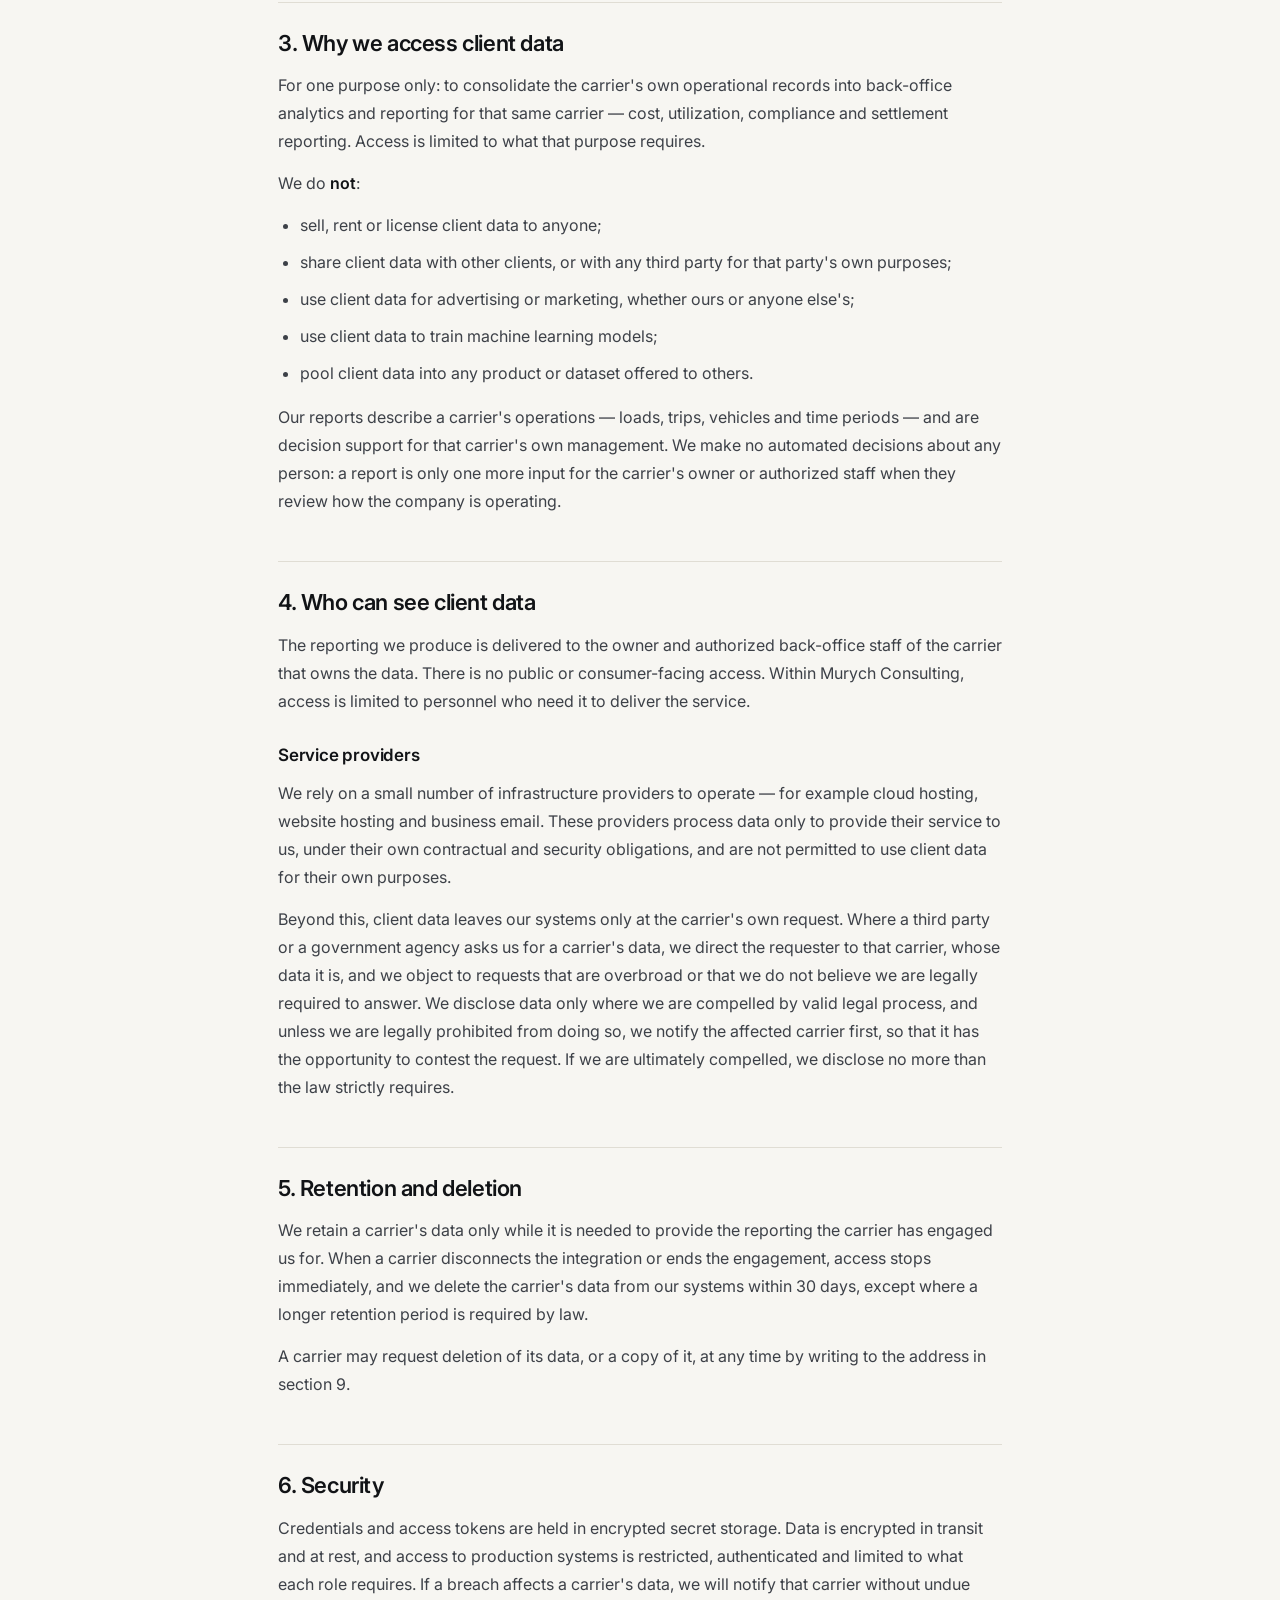
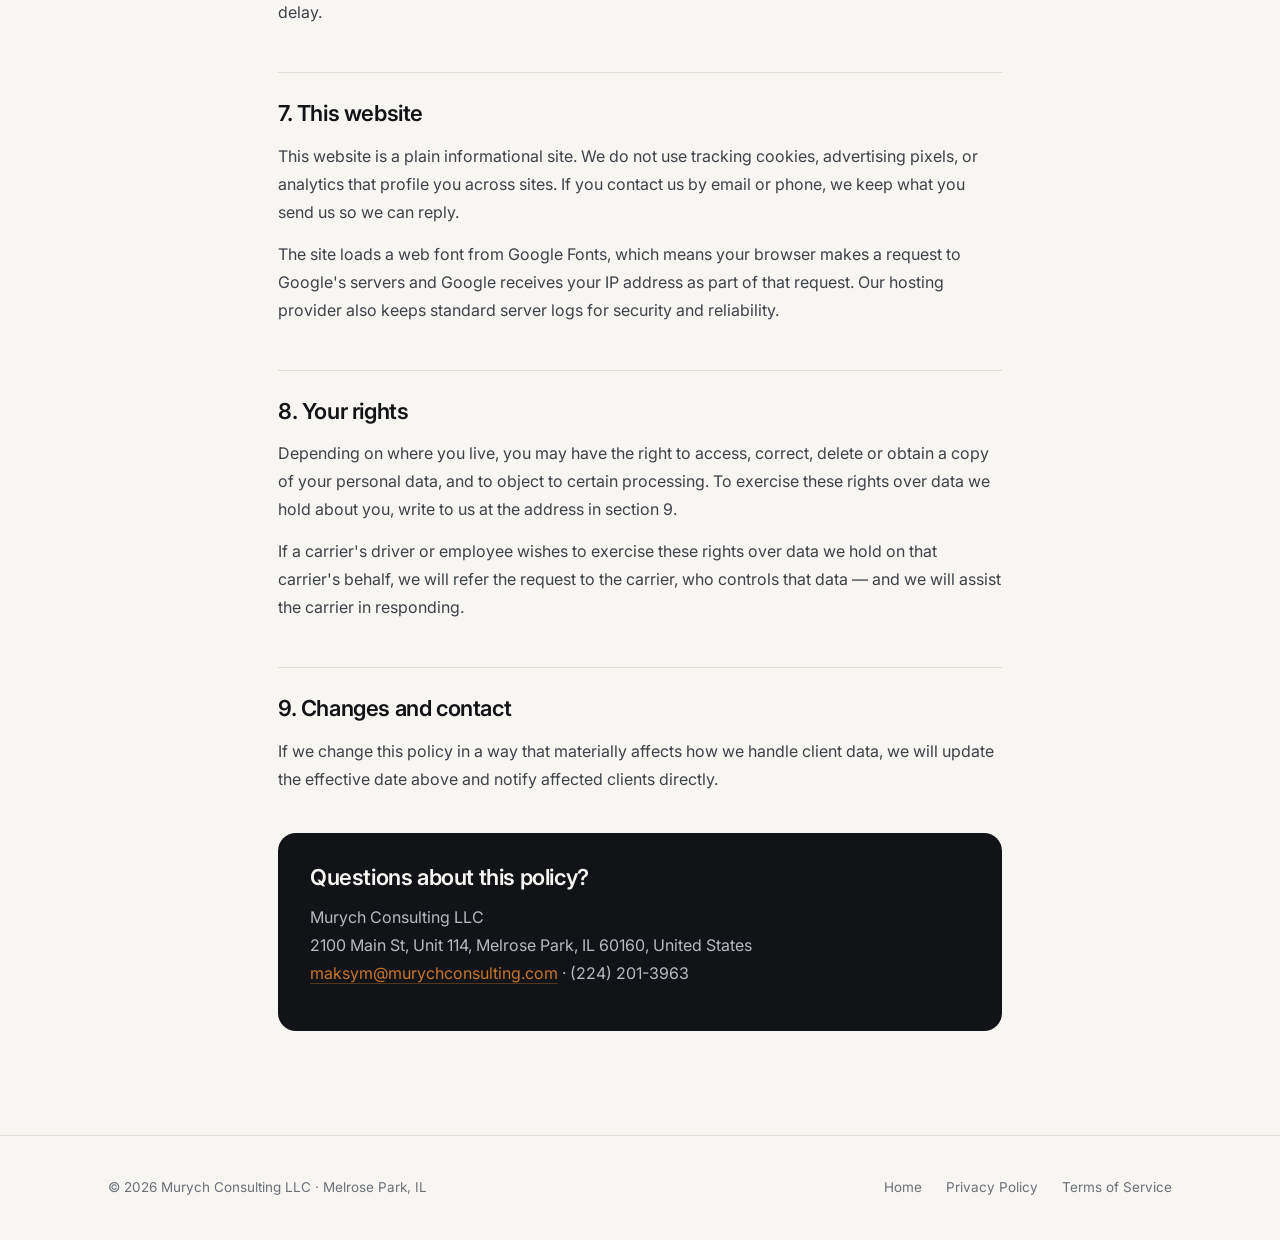
==== commit 3586958e: "Privacy §2: явна відмова від біометричних даних BIPA (Illinois) дає водію приватне право позову; Sam" ====
--- a/privacy.html
+++ b/privacy.html
@@ -70,6 +70,11 @@
       are a processor.
     </p>
 
+    <p>
+      <strong>We never request or retrieve biometric data.</strong> Facial-recognition, face-match
+      and driver-photo permissions are excluded from every integration we build.
+    </p>
+
     <h3>Read-only by design</h3>
     <p>
       Our access to connected platforms is <strong>read-only</strong>. We request the minimum
